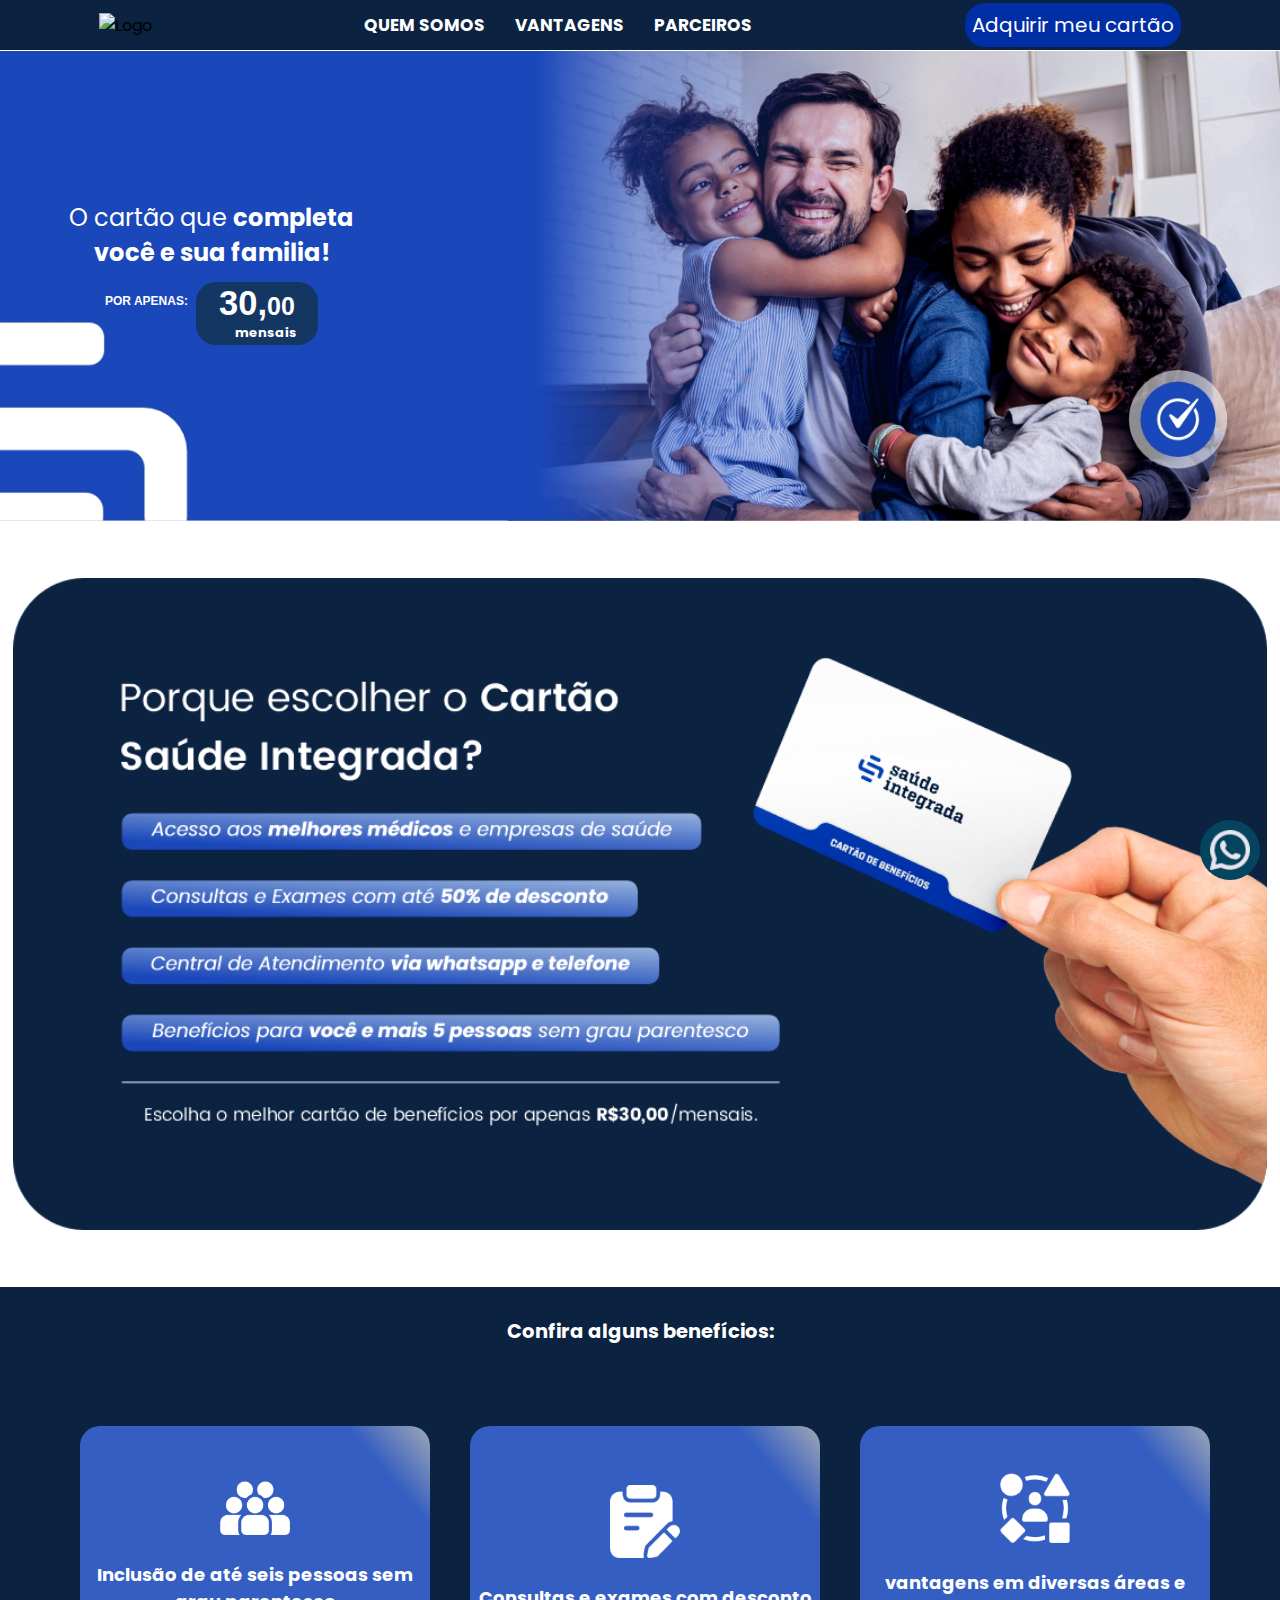
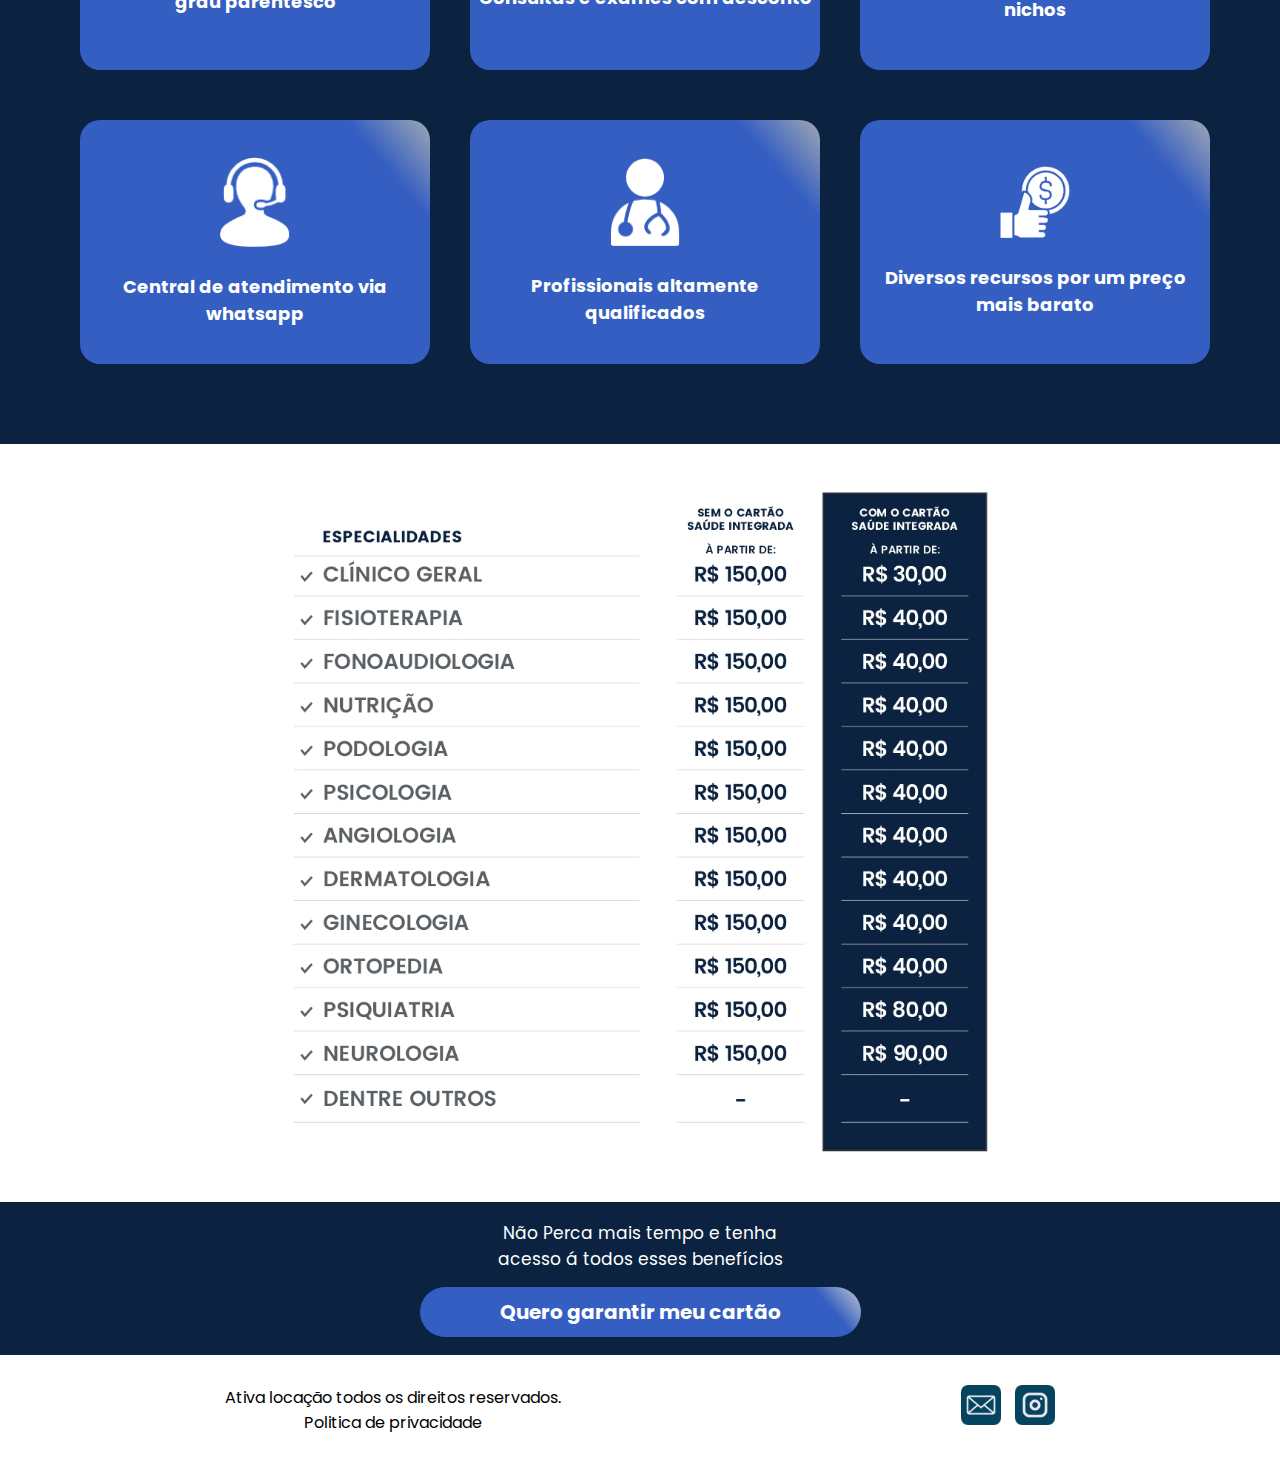
==== index.html @ 63ce4287 "commite 2" ====
<!DOCTYPE html>
<html lang="pt-BR">

<head>
    <meta charset="UTF-8">
    <meta http-equiv="X-UA-Compatible" content="IE=edge">
    <meta name="viewport" content="width=device-width, initial-scale=1.0">
    <link rel="stylesheet" href="./style.css">
    <link rel="stylesheet" href="./reset.css">
    <link rel="preconnect" href="https://fonts.googleapis.com">
    <link rel="preconnect" href="https://fonts.gstatic.com" crossorigin>
    <link rel="preconnect" href="https://fonts.googleapis.com">
    <link rel="preconnect" href="https://fonts.gstatic.com" crossorigin>
    <link
        href="https://fonts.googleapis.com/css2?family=Comic+Neue:wght@300&family=League+Spartan:wght@300&family=Montserrat:wght@300&family=Poppins:wght@200&family=Roboto:ital,wght@0,100;0,300;0,400;0,500;0,700;0,900;1,100;1,300;1,400;1,500;1,700;1,900&display=swap"
        rel="stylesheet">
    <link rel="icon" href="#" type="imagem/gif">
    <link rel="stylesheet" href="https://cdnjs.cloudflare.com/ajax/libs/font-awesome/5.15.3/css/all.min.css">
    <title>Saúde Integrada</title>
</head>

<body>
    <header class="cabecalho">

        <nav>
            <div class="logo">
                <img src="./logo novo.png" alt="Logo">


            </div>


            <ul>
                <li><a href="./quemsomos.html"><strong>Quem somos</strong></a></li>
                <li><a href="#"><strong>Vantagens</strong></a></li>
                <li><a href="./parceiros.html"><strong>Parceiros</strong></a></li>


            </ul>
            <li class="list"><a style="color: white;  ;"
                    href="https://api.whatsapp.com/send?phone=5532999061607&text=Olá Gostaria de solicitar um orçamento!">Adquirir
                    meu cartão</a>
            </li>
            <div class="menu-icon">
                <img src="./img/icons8-cardápio-50.png">
            </div>
        </nav>

    </header>
    <main class="corpo">
        <section>
            <div class="container5">
                <div class="image-wrapper">
                    <picture>
                        <source srcset="/img/fundocel.jpg" media="(orientation: portrait)">
                        <img src="/img/fundopc.jpg" alt="">
                    </picture>
                    <div class="overlay">O cartão que <strong>completa <br> você e sua familia!</strong></div>
                    <div class="overlay1"><strong>POR APENAS:</strong></div>
                    <div class="overlay2"><strong>
                            <h2 style="font-family:'Franklin Gothic Medium', 'Arial Narrow', Arial, sans-serif;">
                                <strong>30,</strong><span style="font-size: 25px;">00</span>
                            </h2>
                            <p style="font-size: 13px;margin-left: 17px;">mensais</p>

                        </strong></div>


                </div>
            </div>
            <div class="container-text">
                <img src="./img/quadro.png" alt="">

            </div>
        </section>

        <section class="services2">
            <h2>Confira alguns benefícios:</h2>


            <div class="services">


                <div class="item">
                    <div class="icon"><img src="./img/1.png" alt=""></div>
                    <h2>Inclusão de até seis pessoas sem grau parentesco</h2>
                </div>
                <div class="item">
                    <div class="icon"><img src="./img/2.png" alt=""></div>
                    <h2>Consultas e exames com desconto</h2>
                </div>
                <div class="item">
                    <div class="icon"><img src="./img/3.png" alt=""></div>
                    <h2>vantagens em diversas áreas e nichos</h2>
                </div>
                <div class="item">
                    <div class="icon"><img src="./img/4.png" alt=""></div>
                    <h2>Central de atendimento via whatsapp</h2>
                </div>
                <div class="item">
                    <div class="icon"><img src="./img/5.png" alt=""></div>
                    <h2>Profissionais altamente qualificados </h2>
                </div>
                <div class="item">
                    <div class="icon"><img src="./img/6.png" alt=""></div>
                    <h2>Diversos recursos por um preço mais barato</h2>
                </div>
        </section>

        <section>

            <div class="par">
                <img src="./img/tabela moblie.jpg" alt="">
            </div>
        </section>
        <section>
            <div class="simu">
                <p>Não Perca mais tempo e tenha <br> acesso á todos esses benefícios</p>
                <a href="https://api.whatsapp.com/send?phone=5532999061607&text=Olá Gostaria de solicitar um orçamento!"
                    class="button1"><strong>Quero garantir meu cartão</strong></a>
            </div>

        </section>


    </main>
    <footer>
        <div class="footer-mobile">
            <div class="container-mobile">
                <div class="footer-left">
                    <img src="./img/icone-novo.png" alt="Ícone" class="footer-icon">
                </div>
                <div class="footer-right">
                    <a href="mailto:emslocacoesetransportes@gmail.com" target="_blank"><img src="./img/email icon.png"
                            alt="email" class="social-icon"></a>
                    <a href="https://www.instagram.com/emslocacoes/" target="_blank"><img
                            src="./img/instagram icon - Copia.png" alt="instagram" class="social-icon"></a>
                </div>
            </div>
            <div>
                <p>2023 todos os direitos reservados. <br> Politica de privacidade</p>
            </div>
        </div>
        <div class="footer-desktop">

            <div>
                <p>Ativa locação todos os direitos reservados. <br> Politica de privacidade</p>
            </div>
            <div class="footer-right">
                <a href="mailto:emslocacoesetransportes@gmail.com" target="_blank"><img src="./img/email icon.png"
                        alt="email" class="social-icon"></a>
                <a href="https://www.instagram.com/emslocacoes/" target="_blank"><img
                        src="./img/instagram icon - Copia.png" alt="instagram" class="social-icon"></a>
            </div>
        </div>



        <div class="whatsapp-button">
            <a href="https://api.whatsapp.com/send?phone=5532999061607&text=Olá Gostaria de solicitar um orçamento!"
                target="_blank">
                <img src="./img/icone whatsss-2.png" alt="WhatsApp">
            </a>
        </div>

    </footer>
    <script src="./menunav.js"></script>
    <script src="./custom.js"></script>
</body>

</html>
---- style.css ----
.cabecalho-item {
  margin-left: 20px;
}

* {

  margin: 0;
  text-decoration: none;
  padding: 0;
}

.primeiro {
  margin: 0;
  border: none;
}

.container5 {
  position: relative;
}



.image-wrapper {
  position: relative;
  display: inline-block;
}

.cabecalho nav a:hover {
  opacity: 0.5;
}



body {
  font-family: 'Comic Neue', cursive;
  font-family: 'League Spartan', sans-serif;
  font-family: 'Montserrat', sans-serif;
  font-family: 'Poppins', sans-serif;

}

nav {

  display: flex;
  justify-content: space-around;
  align-items: center;
  height: 50px;
  background-color: #0B2241;

}

nav .menu-icon {
  cursor: pointer;
  display: none;
}

nav .logo a {
  font-size: 30px;
  font-weight: bold;
  color: #0B2241;
  text-decoration: none;
}

nav ul {
  display: flex;
  list-style: none;
  align-items: center;
}

nav ul li {
  padding: 0 15px;
}

nav ul li a {
  text-decoration: none;
  font-size: 17px;
  text-transform: uppercase;
  color: white;
}

@media (max-width:970px) {



  nav .menu-icon {
    display: block;
  }


  nav ul {
    z-index: 1;
    position: fixed;
    width: 60%;
    height: 100%;
    top: 0;
    left: 0;
    transform: translateX(-100%);
    display: flex;
    align-items: center;
    flex-direction: column;
    justify-content: center;
    transition: 0.3s ease-in;
    background-color: #0B2241;
  }

  nav ul.active {
    transform: translateX(0);
  }

  nav ul li {
    padding: 10px;
  }

  nav ul li a {
    font-size: 18px;
    color: white;
  }

  nav ul button {
    background-color: #f1676d;
    font-size: 18px;
    margin: 10px;
  }

  main {
    flex-direction: column;
  }


}

.list {
  list-style: none;
  background-color: #002ea4;
  padding: 7px;
  border-radius: 20px;
  font-size: 20px;
}



.container-text {
  align-items: center;
  text-align: center;
}

.container-text img {
  margin-top: 50px;
  margin-bottom: 50px;
  border: none;
  width: 98%;
  height: auto;
}

@media screen and (max-width: 480px) {}

.centered-text {
  color: rgb(4, 68, 95);
  font-size: 40px;
  margin-bottom: 65px;
}

/*aqui é o menu com os 4 itens*/


.servicos {
  background-color: rgb(25, 152, 184);
}


.services2 {
  color: white;
  text-align: center;
  background: #0B2241;
  padding-top: 30px;
  font-size: 13px;

}

.services {
  background: #0B2241;
  display: grid;
  grid-template-columns: 1fr 1fr 1fr;
  gap: 50px;
  padding: 80px;
}



.services .item {
  width: 100%;
  height: 234px;
  display: flex;
  justify-content: center;
  align-items: center;
  flex-direction: column;
  background: linear-gradient(50deg, #355ec2 0%, #355ec2 85%, rgba(255, 255, 255, 0.603) 100%);
  border-radius: 20px;
  padding: 5px;
}

.services .item .icon {
  width: 70px;
  margin-bottom: 20px;
}

.services .item h2 {
  text-align: center;
  margin: 0px;
  padding: 0px;
  font-size: 18px;
}

.services .icon img {
  width: 100%;

}

@media screen and (max-width: 480px) {
  .services {
    grid-template-columns: 1fr 1fr;
  }
}





.image-wrapper {
  text-align: center;
  width: 100%;
  height: 100%;
  object-fit: cover;
}

.image-wrapper img {
  width: 100%;
  height: auto;
}


.overlay {
  position: absolute;
  top: 140px;
  left: 59px;
  color: white;
  font-size: 24px;
  padding: 10px;
}


.overlay1 {
  font-family: Arial, Helvetica, sans-serif;
  position: absolute;
  top: 234px;
  left: 95px;
  color: white;
  font-size: 12px;
  padding: 10px;
}


.overlay2 {

  position: absolute;
  top: 232px;
  left: 196px;
  color: white;
  font-size: 23px;
  background-color: #143663;
  border-radius: 20px;
  padding: 2px;
  width: 118px;
}

.overlay2 p {
  font-size: 15px;
}

.image-wrapper1 {
  color: white;
  display: flex;
  justify-content: space-around;
  margin-bottom: px;
  background-color: rgb(6, 6, 6);
  align-content: stretch;
  align-items: center;
  flex-wrap: wrap;
  border-radius: 10px;
}

.image-wrapper1 img {
  color: white;
  display: flex;
  justify-content: space-around;
  margin-bottom: px;
  align-content: stretch;
  align-items: center;
  flex-wrap: wrap;
  text-align: center;

}

.image-wrapper1 h3 {
  color: #f1f1f1;
  margin: 10px 0;
}

.image-wrapper a {
  font-size: 10px;

  text-decoration: none;
  color: white;
}

/*parte do icones*/

.icons-3 {
  display: flex;

  justify-content: center;
  width: 100%;
  height: 100%;
  object-fit: cover;
}

@media (max-width: 600px) {
  .icons-3 {
    height: 24vh;
    text-align: center;
  }
}

/*lista */
.par {
  text-align: center;

}

.par img {
  width: 800px;
}

.par1 {
  margin-top: 10px;
  display: flex;
  justify-content: space-around;
  margin-bottom: 30px;
  font-size: 20px;
  text-align: right;
}

.par li {
  list-style-type: none;
}

.li-icon::before {
  content: "\f0e0";


  font-family: "Font Awesome 5 Free";

  margin-right: 5px;

}

.name-par {
  margin-top: 45px;
  text-align: center;
  border-bottom: 30px;
}

.simu {
  font-size: 17px;
  color: white;
  justify-content: center;
  align-items: center;
  height: 17vh;
  background-color: #0B2241;
  text-align: center;
  display: flex;
  flex-direction: column;
  margin-top: -4px;
}

.button1 {
  margin-top: 15px;
  display: inline-block;
  padding: 10px 80px;
  background: linear-gradient(50deg, #355ec2 0%, #355ec2 90%, rgba(255, 255, 255, 0.749) 100%);
  color: white;
  text-decoration: none;
  font-size: 20px;
  border-radius: 50px;
}

/*rodape e whatsapp*/
.whatsapp-button {
  position: fixed;
  bottom: 20px;
  right: 20px;
  z-index: 9999;
}

.whatsapp-button a {
  display: block;
  width: 60px;
  height: 60px;
  background-color: rgb(4, 68, 95);
  border-radius: 50%;
  text-align: center;
  padding: 10px;
  box-sizing: border-box;
}

.whatsapp-button img {
  width: 100%;
  height: 100%;
  object-fit: cover;
}

.footer-icon {
  height: 50px;
}

.social-icon {
  width: 40px;
  height: 40px;
  margin-left: 10px;
}

/*pagina de serviços*/

.cor {
  background-color: rgb(236, 231, 231);
}

.legend {
  font-size: 12px;
  margin-left: 25px;
  margin-top: 11px;
}



.icon-grid {
  display: flex;
  flex-direction: column;
  gap: 2rem;
  padding: 5rem;
  align-items: center;
}

.icon1 {
  width: 328px;
  display: flex;
  padding: 10px;
  background-color: white;
  border-radius: 10px;
}

.icon1 img {
  width: 70px;
}

/*quem somos*/
.quem {
  margin-top: 50px;
  text-align: center;
  font-size: 24px;
  color: rgb(4, 68, 95);
}

@media (max-width: 600px) {
  .quem {
    font-size: 18px;
    margin: auto;
    line-height: 30px;
    padding: 30px 30px;
  }
}

.foto {
  width: auto;
  height: auto;
  text-align: center;
  margin-top: 30px;
}



.footer-desktop {
  display: flex;
  justify-content: space-around;
  padding: 30px;
  box-sizing: border-box;
  text-align: center;
}

.footer-mobile {
  display: none;
}

@media (min-width: 200px) and (max-width: 800px) {
  .btn {
    margin-top: 20px;
    margin-bottom: 20px;
  }

  #animatedText {
    display: none;
  }

  .centered-text {
    margin-top: 0;
    font-size: 30px;
    margin-bottom: 0;
    padding-top: 40px;
  }

  .servicos {
    padding-top: 30px;
  }

  .par {
    padding: 0px 0px;
    font-size: 12px;
  }

  .par img {
    width: 100%;
  }

  .servicos h2 {
    padding-top: 0;
    padding-bottom: 0;
  }

  .simu h3 {
    font-size: 20px;

  }

  .simu {
    font-size: 14px;
    padding: 15px;
  }

  .button1 {

    padding: 0px 35px;
    font-size: 23px;
  }

  .footer-desktop {
    display: none;
  }

  .footer-mobile {
    display: block;
  }

  .footer-left {
    margin-left: 0;
  }

  .footer-mobile p {
    margin-top: 35px;
    text-align: center;
    margin-bottom: 75px;
  }

  .container-mobile {
    display: flex;
    justify-content: space-between;
    margin: 40px 20px;
  }

  #img-servico {
    width: 100%;
  }

  .image-wrapper {
    background-image: url('img/fundocel.jpg');
    position: relative;
    display: inline-block;
  }

  .container-text img {
    width: 98%;
    height: auto;
    margin-top: 25px;
    margin-bottom: 25px;
    border: none;
  }

  .services {
    gap: 29px;
    padding: 27px;
    grid-template-columns: 1fr 1fr;
  }

  .services .item {
    width: 100%;
    height: auto;

  }



  .services .item .icon {
    width: 53px;
    margin-bottom: -25px;
    padding: 10px;
    margin-top: 10px;
  }

  .services .item h2 {
    text-align: center;
    margin: 24px;
    padding: 0px;
    font-size: 11px;
  }

  .list {
    list-style: none;
    background-color: #355EC2;
    padding: 5px;
    border-radius: 20px;
    font-size: 13px;
    margin-left: 100px;
  }
}
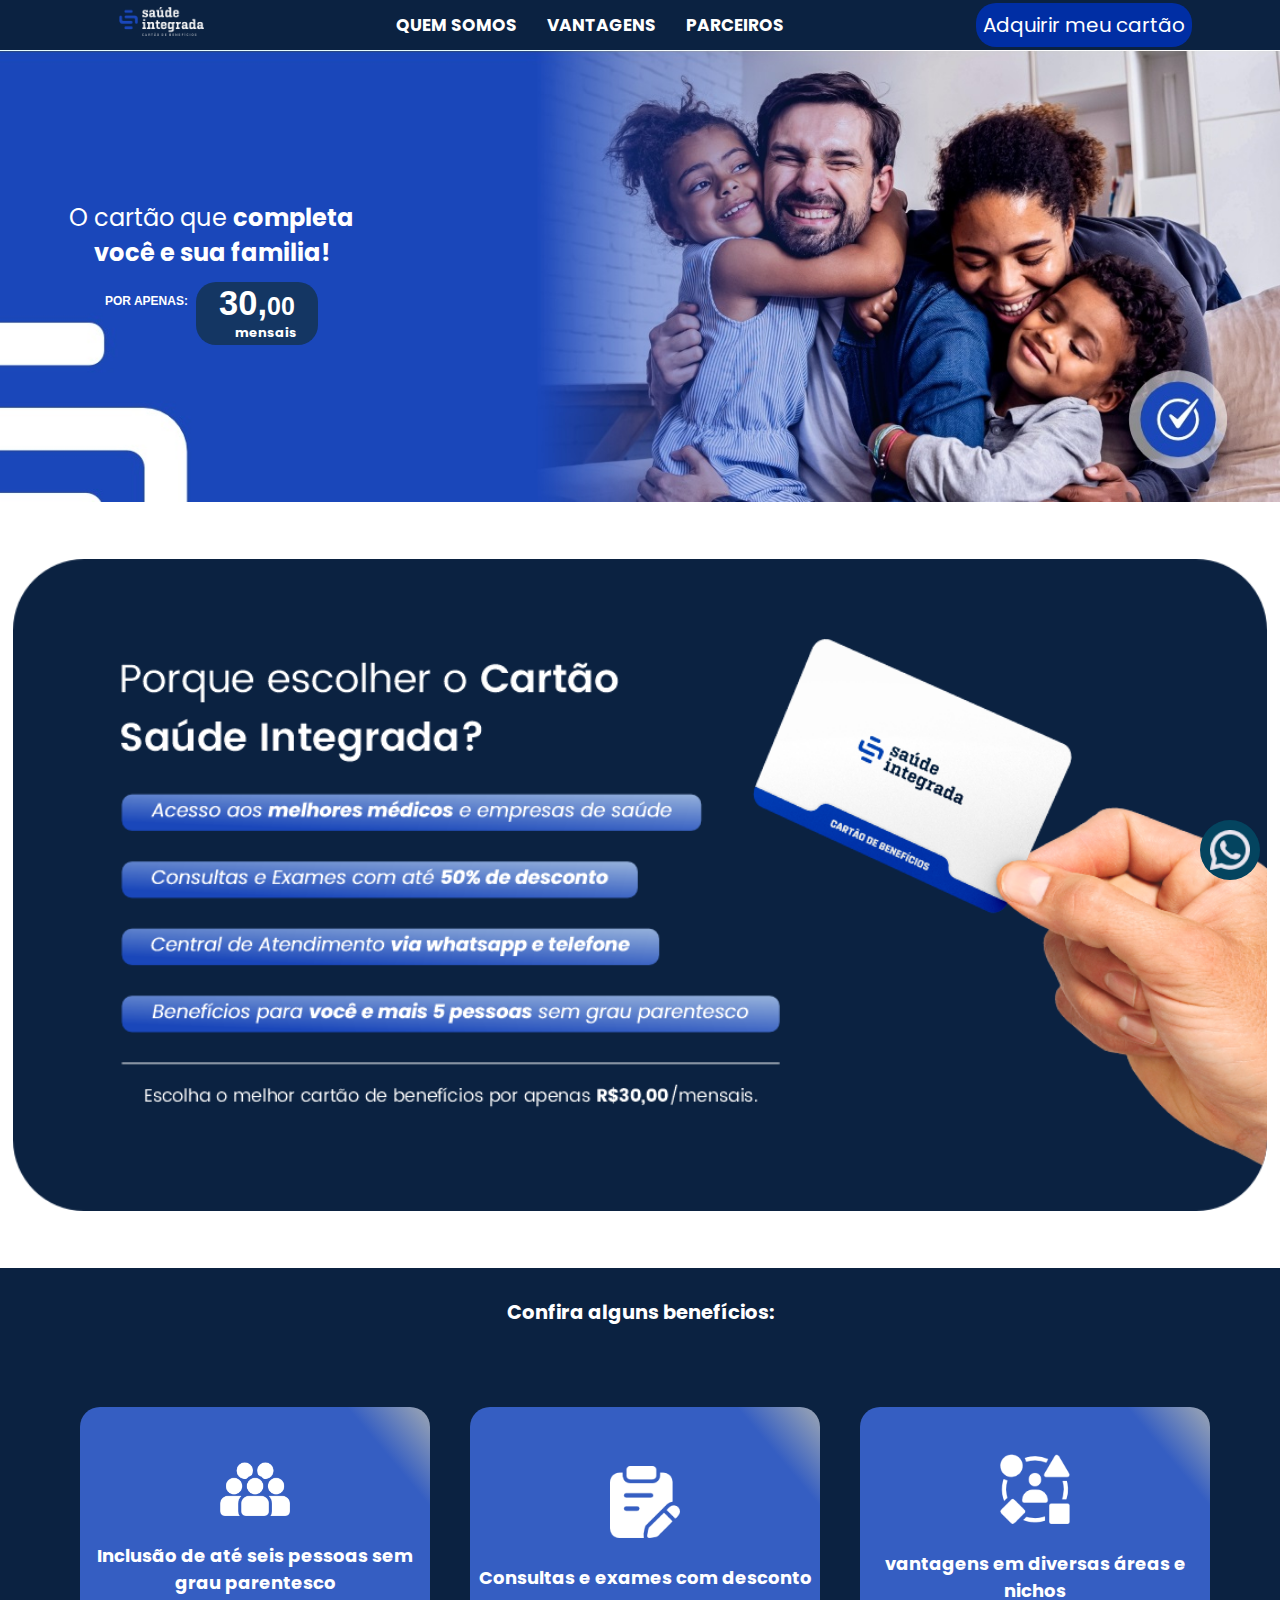
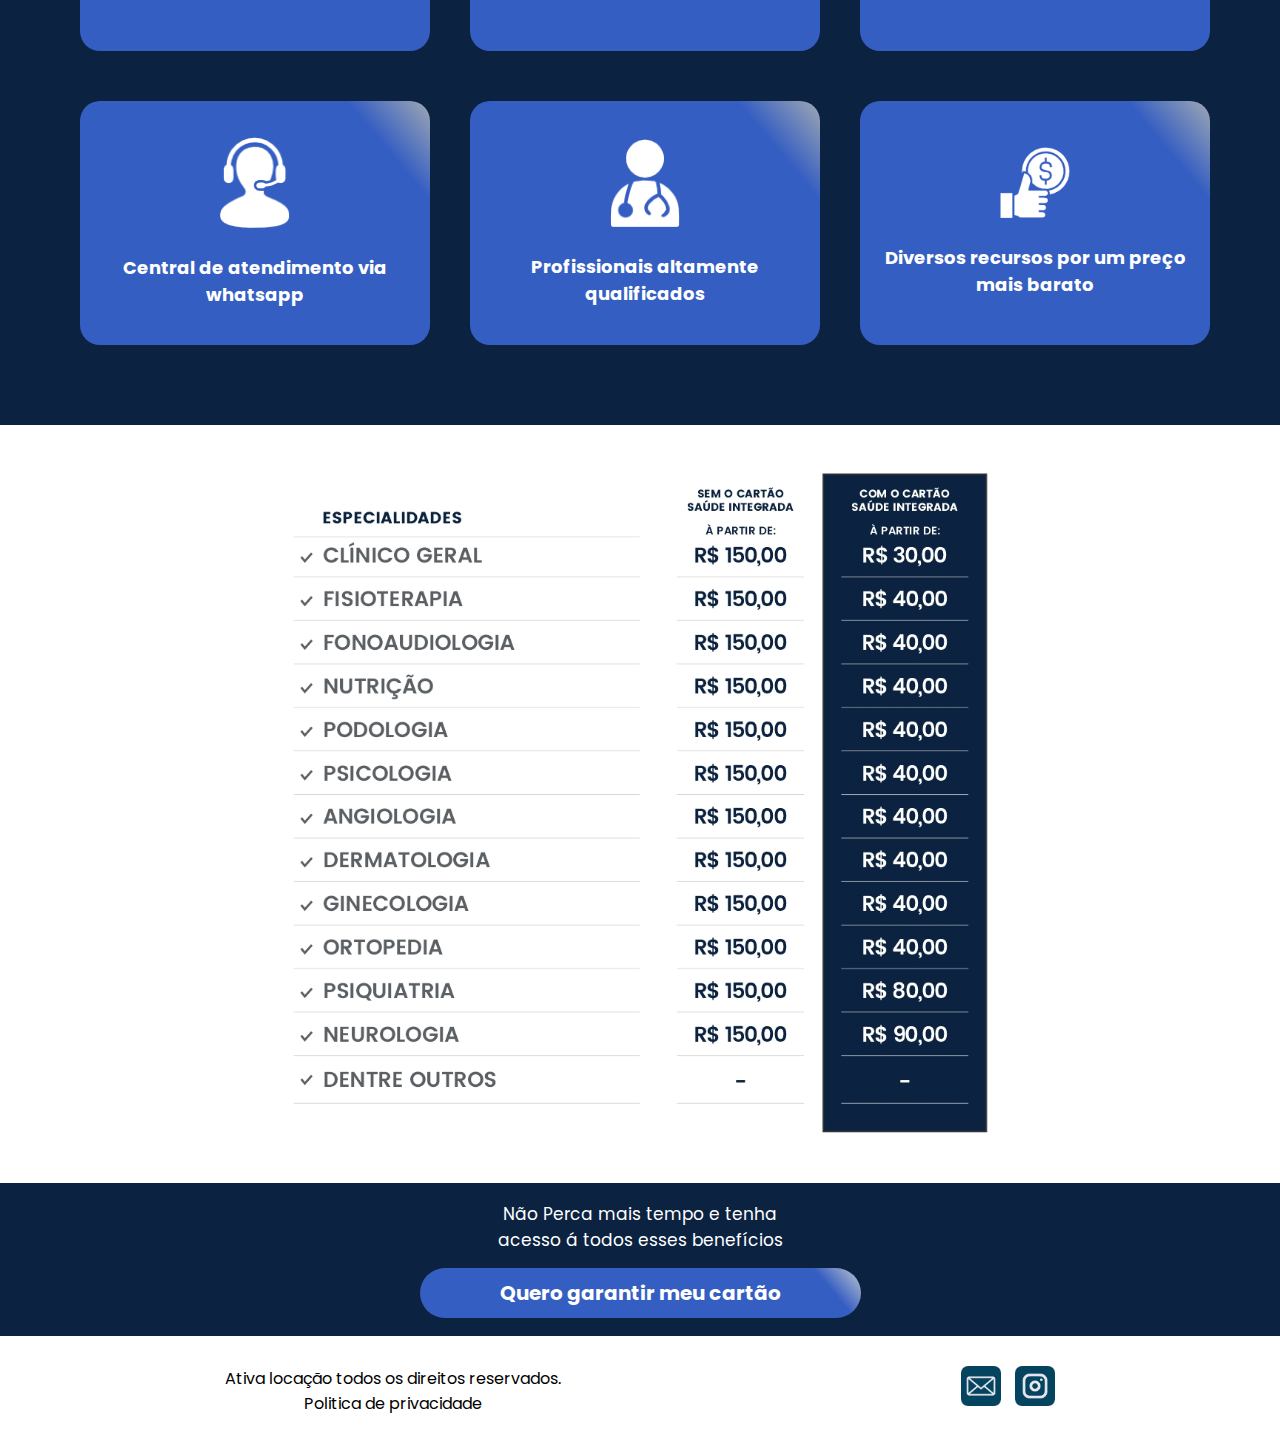
==== commit c0b1c293: "meu" ====
--- a/index.html
+++ b/index.html
@@ -11,8 +11,10 @@
     <link rel="preconnect" href="https://fonts.gstatic.com" crossorigin>
     <link rel="preconnect" href="https://fonts.googleapis.com">
     <link rel="preconnect" href="https://fonts.gstatic.com" crossorigin>
+    <link rel="preconnect" href="https://fonts.googleapis.com">
+    <link rel="preconnect" href="https://fonts.gstatic.com" crossorigin>
     <link
-        href="https://fonts.googleapis.com/css2?family=Comic+Neue:wght@300&family=League+Spartan:wght@300&family=Montserrat:wght@300&family=Poppins:wght@200&family=Roboto:ital,wght@0,100;0,300;0,400;0,500;0,700;0,900;1,100;1,300;1,400;1,500;1,700;1,900&display=swap"
+        href="https://fonts.googleapis.com/css2?family=Comic+Neue:wght@300&family=League+Spartan:wght@300&family=Montserrat:wght@300&family=Poppins:ital,wght@0,600;1,200&family=Roboto:ital,wght@0,100;0,300;0,400;0,500;0,700;0,900;1,100;1,300;1,400;1,500;1,700;1,900&display=swap"
         rel="stylesheet">
     <link rel="icon" href="#" type="imagem/gif">
     <link rel="stylesheet" href="https://cdnjs.cloudflare.com/ajax/libs/font-awesome/5.15.3/css/all.min.css">
@@ -23,8 +25,8 @@
     <header class="cabecalho">
 
         <nav>
-            <div class="logo">
-                <img src="./logo novo.png" alt="Logo">
+            <div class="logo5">
+                <img src="./img/logo .png" alt="Logo">
 
 
             </div>
@@ -42,7 +44,7 @@
                     meu cartão</a>
             </li>
             <div class="menu-icon">
-                <img src="./img/icons8-cardápio-50.png">
+                <img src="./img/listras.png">
             </div>
         </nav>
 
@@ -53,7 +55,7 @@
                 <div class="image-wrapper">
                     <picture>
                         <source srcset="/img/fundocel.jpg" media="(orientation: portrait)">
-                        <img src="/img/fundopc.jpg" alt="">
+                        <img src="/img/fundopc2.jpg" alt="">
                     </picture>
                     <div class="overlay">O cartão que <strong>completa <br> você e sua familia!</strong></div>
                     <div class="overlay1"><strong>POR APENAS:</strong></div>
--- a/style.css
+++ b/style.css
@@ -39,6 +39,13 @@
 
 }
 
+.logo5 img {
+  width: 100px;
+  border: none;
+  width: 85px;
+  margin-left: 30px;
+}
+
 nav {
 
   display: flex;
@@ -47,6 +54,12 @@
   height: 50px;
   background-color: #0B2241;
 
+}
+
+.menu-icon img {
+  width: 32px;
+  margin-right: 20px;
+  margin-top: 6px;
 }
 
 nav .menu-icon {
@@ -623,11 +636,13 @@
   }
 
   .list {
+    text-align: center;
+    width: 175px;
     list-style: none;
-    background-color: #355EC2;
-    padding: 5px;
+    background-color: #1a47ba;
+    padding: 1px;
     border-radius: 20px;
     font-size: 13px;
-    margin-left: 100px;
+    margin-left: 33px;
   }
 }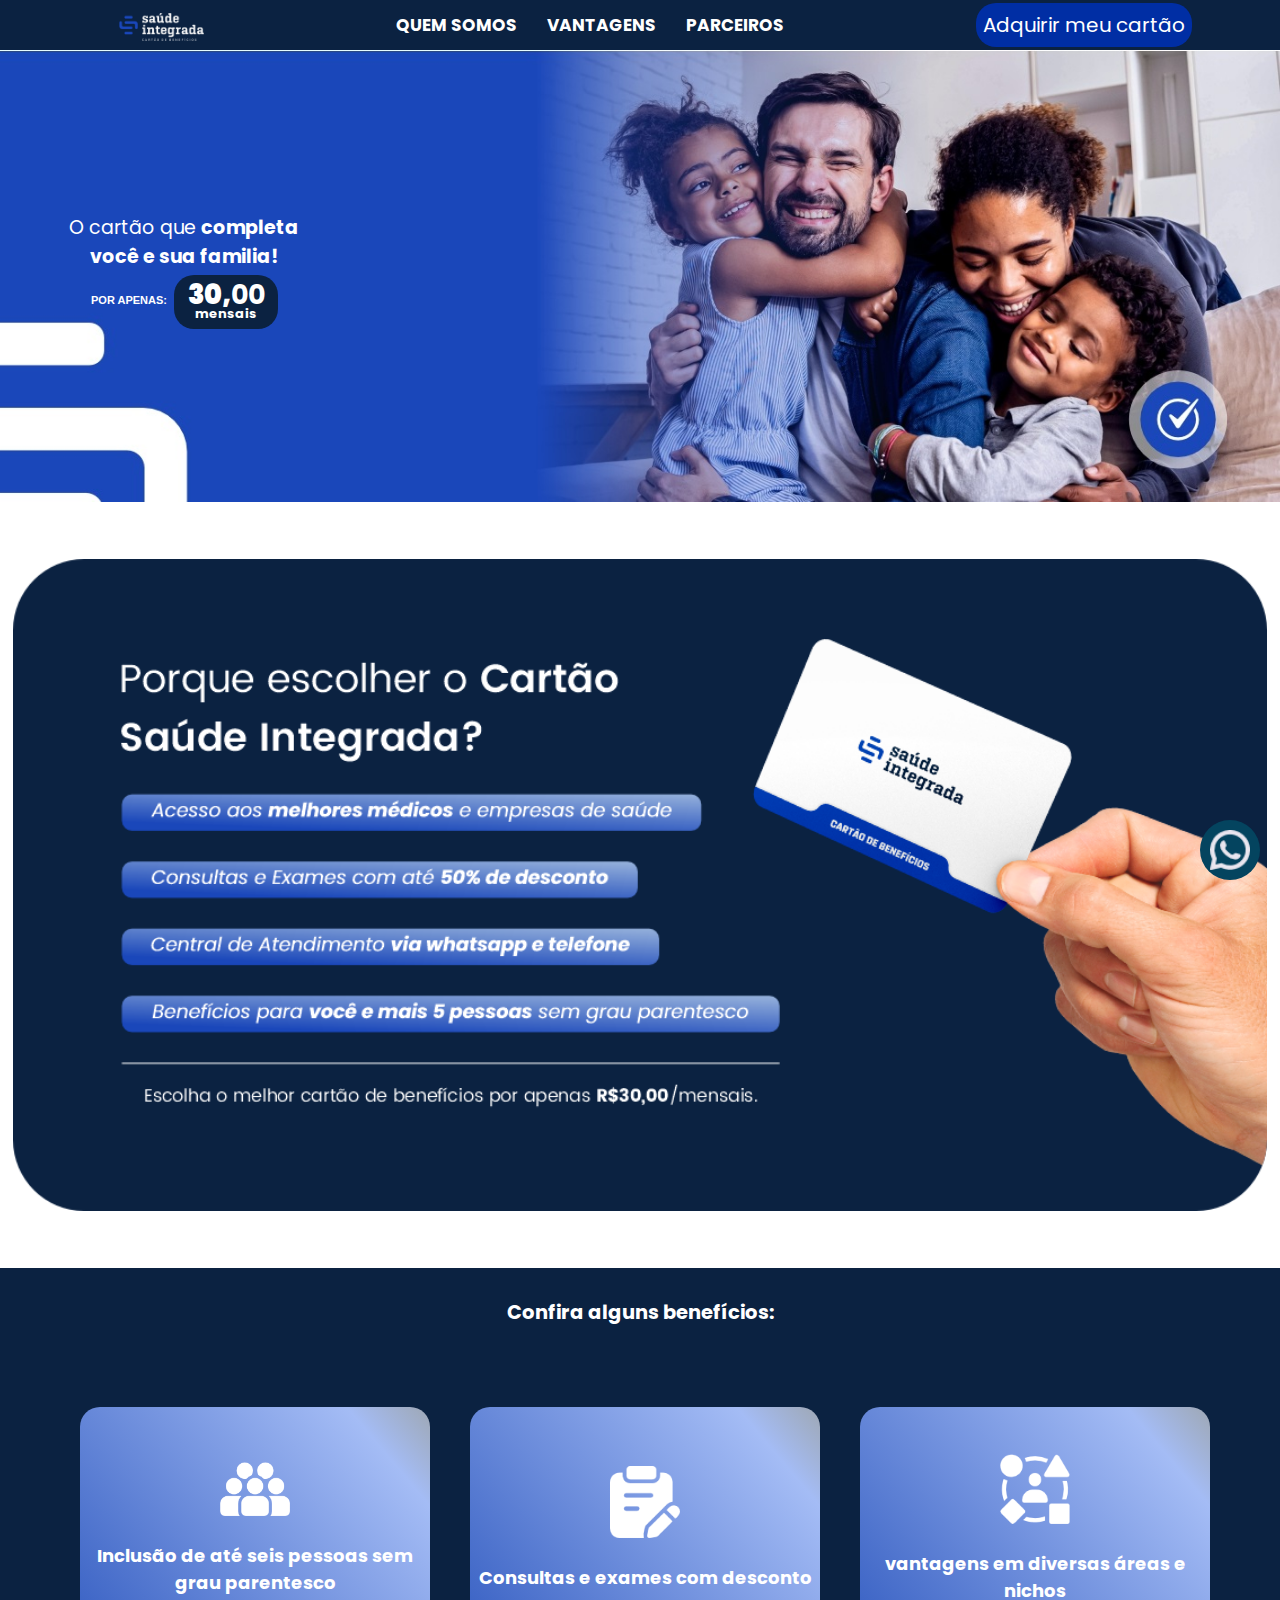
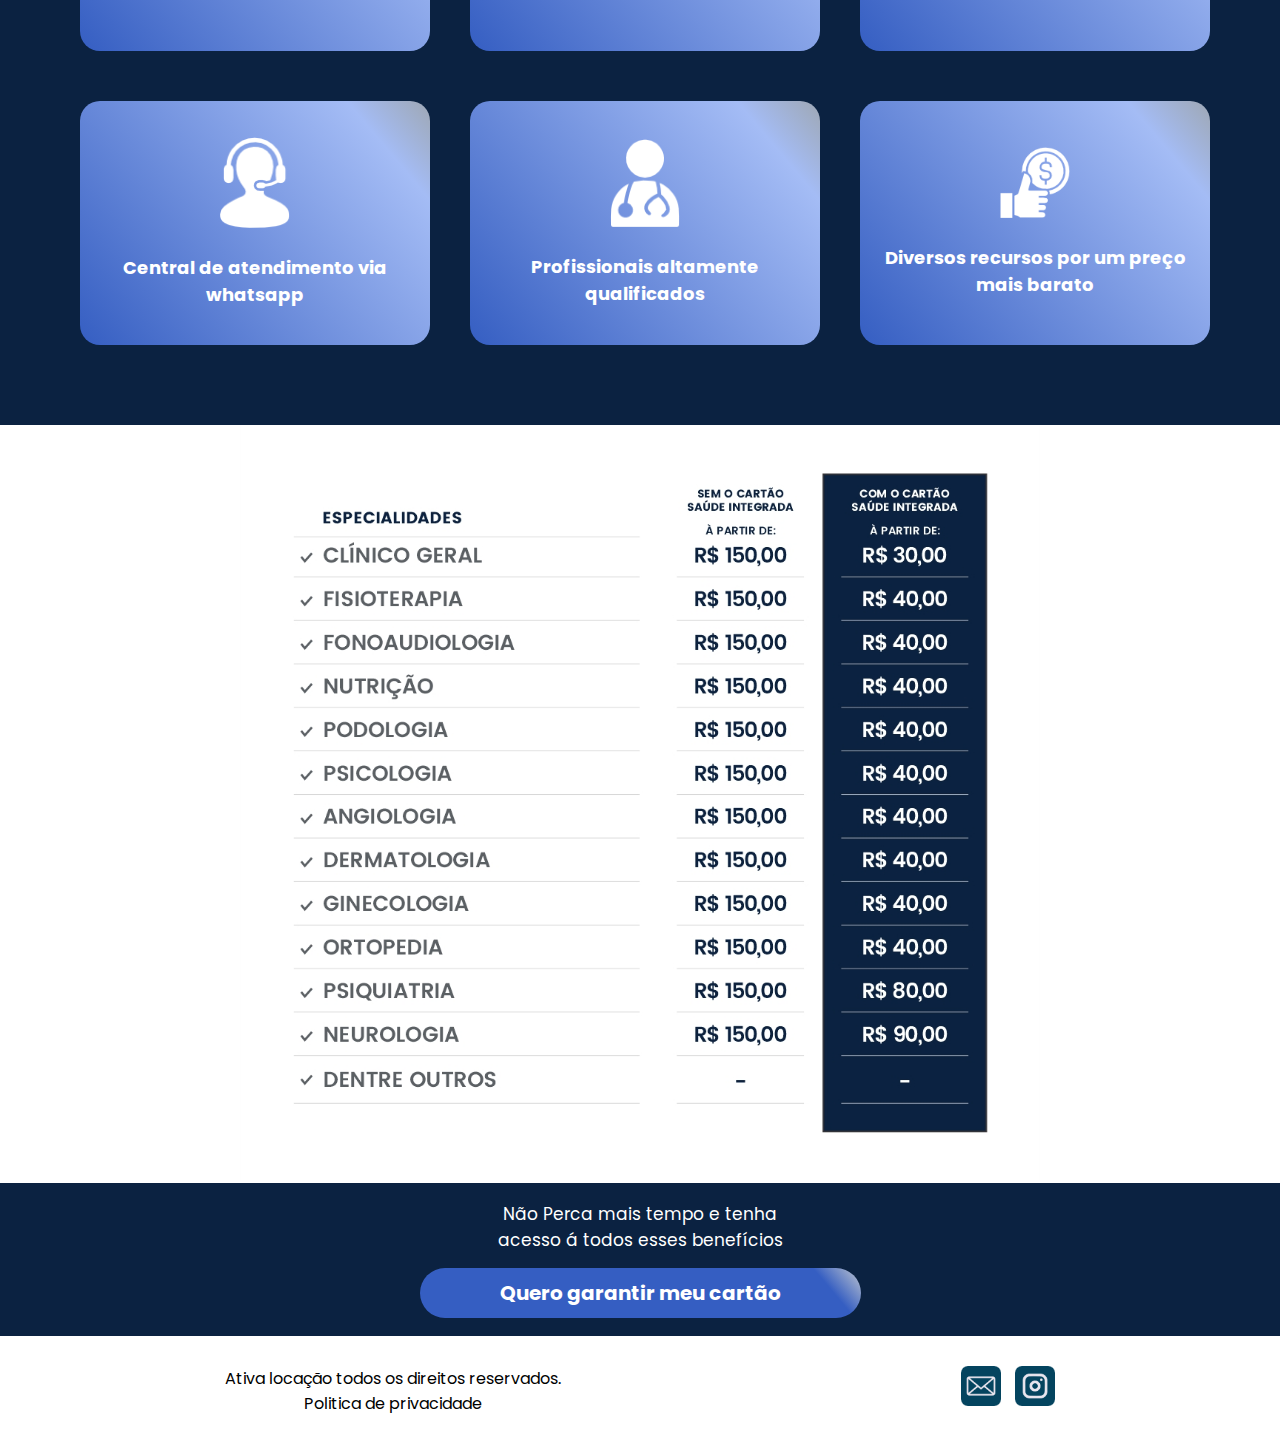
==== commit e62dfe0e: "orole" ====
--- a/index.html
+++ b/index.html
@@ -57,13 +57,18 @@
                         <source srcset="/img/fundocel.jpg" media="(orientation: portrait)">
                         <img src="/img/fundopc2.jpg" alt="">
                     </picture>
-                    <div class="overlay">O cartão que <strong>completa <br> você e sua familia!</strong></div>
+                    <div class="overlay">O cartão que
+                        <strong>completa <br> você e sua familia!</strong>
+                    </div>
                     <div class="overlay1"><strong>POR APENAS:</strong></div>
                     <div class="overlay2"><strong>
-                            <h2 style="font-family:'Franklin Gothic Medium', 'Arial Narrow', Arial, sans-serif;">
-                                <strong>30,</strong><span style="font-size: 25px;">00</span>
+                            <h2 style=" font-family: 'Poppins', sans-serif;">
+                                <strong>30,</strong><span>00</span>
                             </h2>
-                            <p style="font-size: 13px;margin-left: 17px;">mensais</p>
+                            <p
+                                style="font-size: 13px;margin-left: -1px; margin-bottom: 5px; margin-top: -11px; text-align: center;">
+                                mensais
+                            </p>
 
                         </strong></div>
 
--- a/style.css
+++ b/style.css
@@ -43,6 +43,7 @@
   width: 100px;
   border: none;
   width: 85px;
+  margin-top: 11px;
   margin-left: 30px;
 }
 
@@ -207,7 +208,7 @@
   justify-content: center;
   align-items: center;
   flex-direction: column;
-  background: linear-gradient(50deg, #355ec2 0%, #355ec2 85%, rgba(255, 255, 255, 0.603) 100%);
+  background: linear-gradient(50deg, #355ec2 0%, #a4bcf5 85%, rgba(255, 255, 255, 0.603) 100%);
   border-radius: 20px;
   padding: 5px;
 }
@@ -254,11 +255,13 @@
 
 .overlay {
   position: absolute;
-  top: 140px;
+  top: 153px;
   left: 59px;
   color: white;
-  font-size: 24px;
+  font-size: 19px;
   padding: 10px;
+  text-align: center;
+
 }
 
 
@@ -266,24 +269,24 @@
   font-family: Arial, Helvetica, sans-serif;
   position: absolute;
   top: 234px;
-  left: 95px;
-  color: white;
-  font-size: 12px;
+  left: 81px;
+  color: white;
+  font-size: 11px;
   padding: 10px;
 }
 
 
 .overlay2 {
-
+  font-family: 'Poppins', sans-serif;
   position: absolute;
-  top: 232px;
-  left: 196px;
-  color: white;
-  font-size: 23px;
-  background-color: #143663;
+  top: 225px;
+  left: 174px;
+  color: white;
+  font-size: 18px;
+  background-color: #0B2241;
   border-radius: 20px;
-  padding: 2px;
-  width: 118px;
+  padding: 0px;
+  width: 104px;
 }
 
 .overlay2 p {
@@ -614,7 +617,7 @@
   }
 
   .services .item {
-    width: 100%;
+    width: 93%;
     height: auto;
 
   }
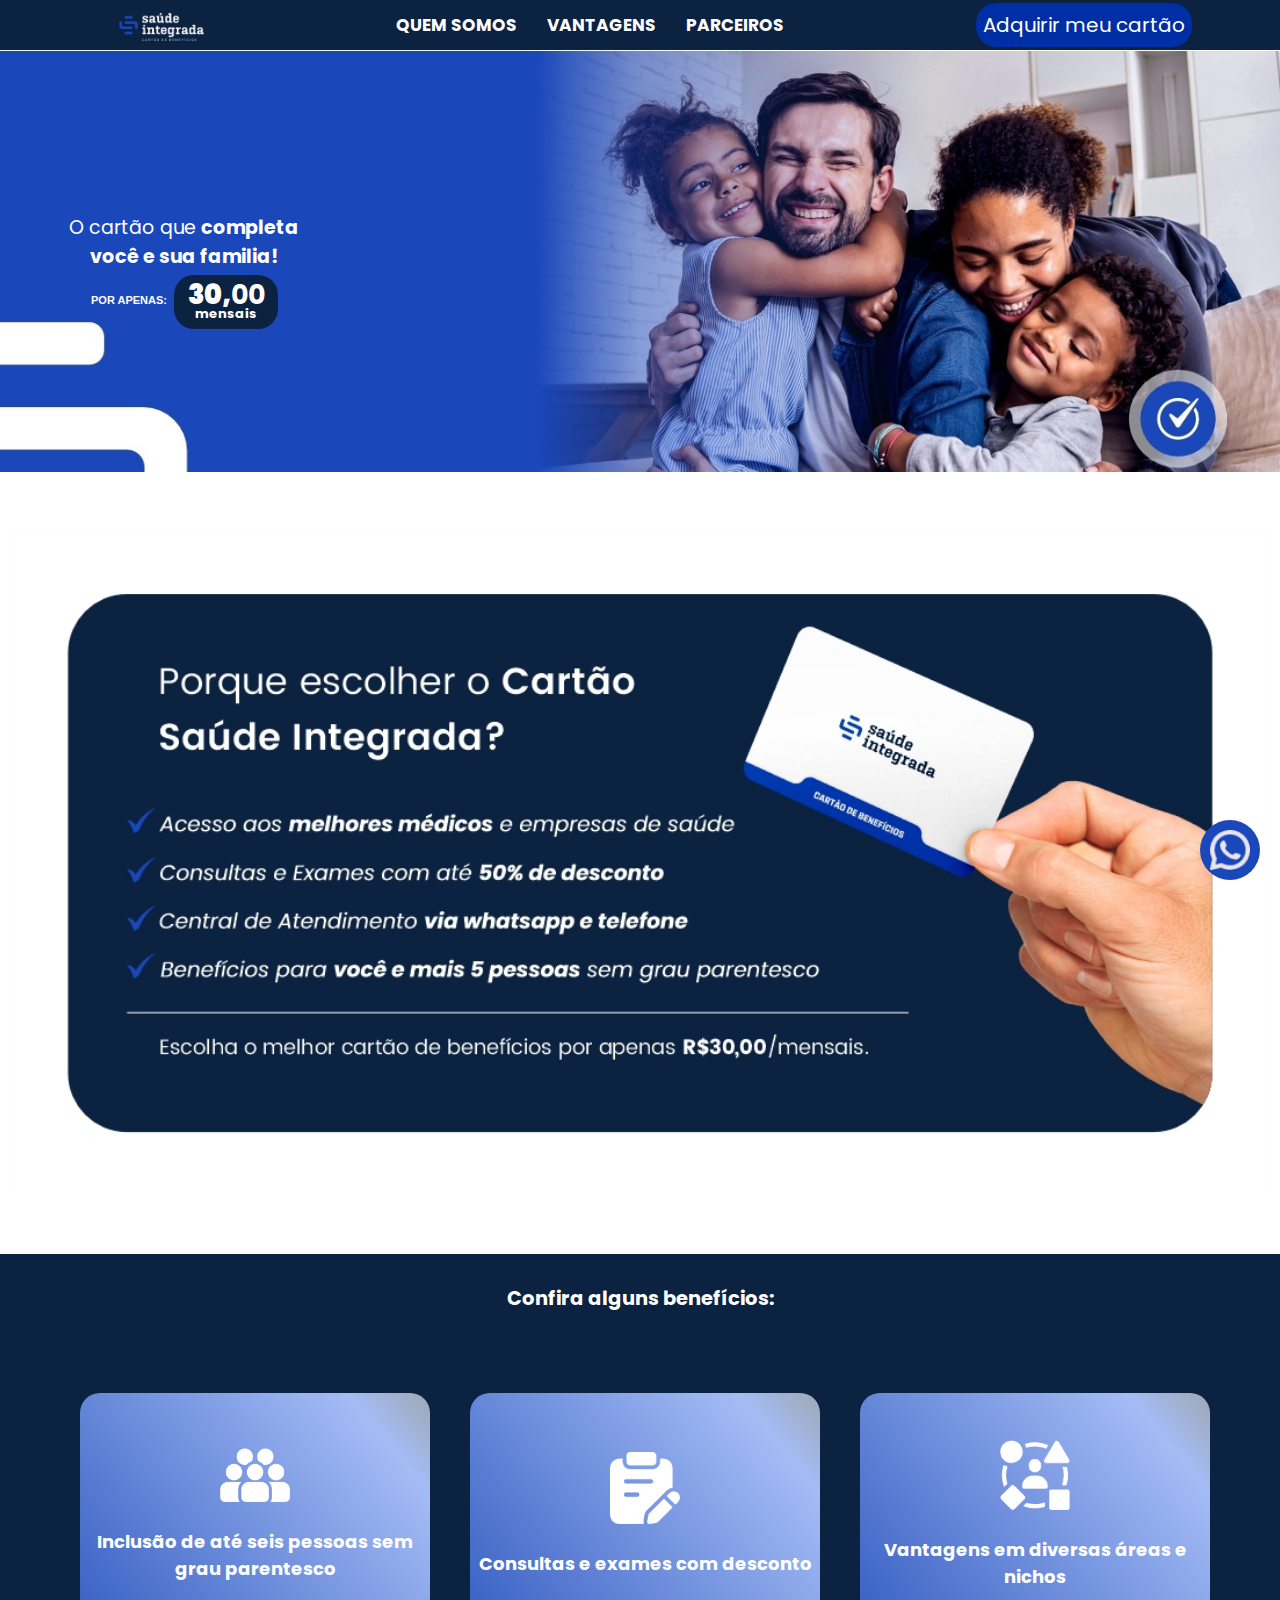
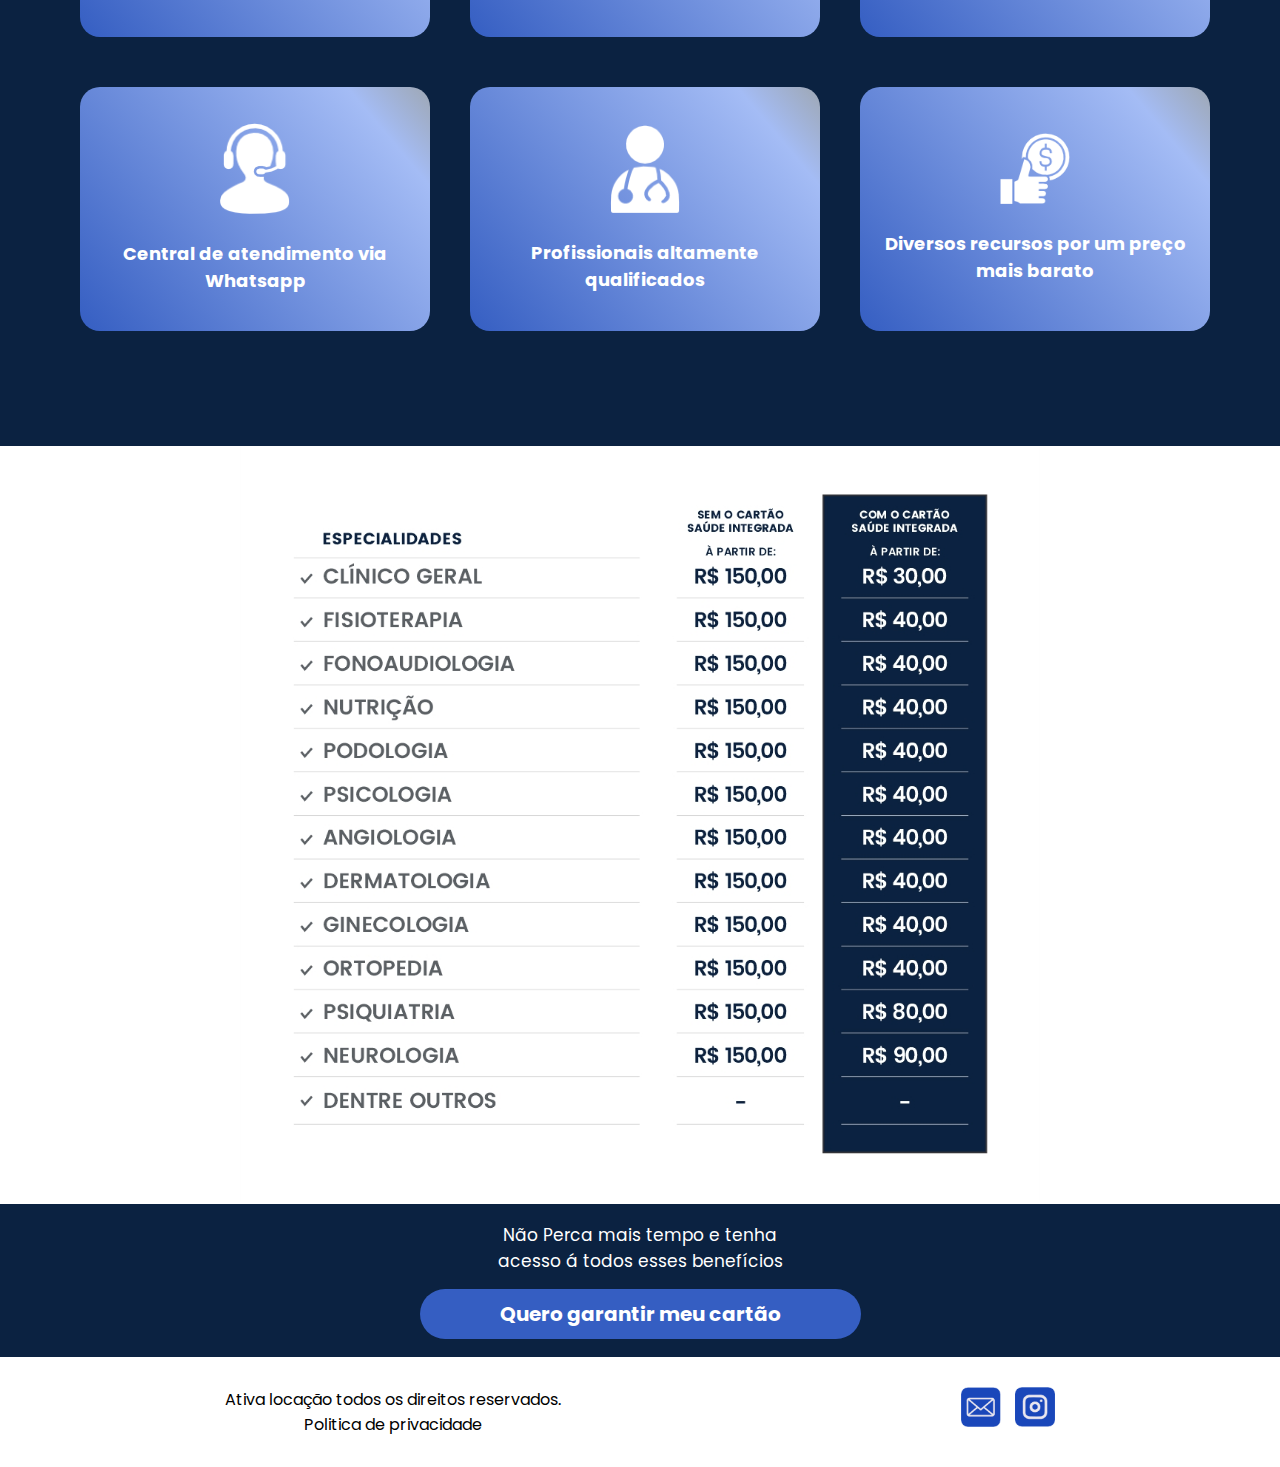
==== commit e65ae228: "commitedanight" ====
--- a/index.html
+++ b/index.html
@@ -55,7 +55,7 @@
                 <div class="image-wrapper">
                     <picture>
                         <source srcset="/img/fundocel.jpg" media="(orientation: portrait)">
-                        <img src="/img/fundopc2.jpg" alt="">
+                        <img src="/img/fundopc3.jpg" alt="">
                     </picture>
                     <div class="overlay">O cartão que
                         <strong>completa <br> você e sua familia!</strong>
@@ -76,7 +76,7 @@
                 </div>
             </div>
             <div class="container-text">
-                <img src="./img/quadro.png" alt="">
+                <img src="./img/base.jpg" alt="">
 
             </div>
         </section>
@@ -98,11 +98,11 @@
                 </div>
                 <div class="item">
                     <div class="icon"><img src="./img/3.png" alt=""></div>
-                    <h2>vantagens em diversas áreas e nichos</h2>
+                    <h2>Vantagens em diversas áreas e nichos</h2>
                 </div>
                 <div class="item">
                     <div class="icon"><img src="./img/4.png" alt=""></div>
-                    <h2>Central de atendimento via whatsapp</h2>
+                    <h2>Central de atendimento via Whatsapp</h2>
                 </div>
                 <div class="item">
                     <div class="icon"><img src="./img/5.png" alt=""></div>
@@ -133,15 +133,17 @@
     </main>
     <footer>
         <div class="footer-mobile">
+            <div class="footer-left">
+                <p>nossas redes socias</p>
+            </div>
             <div class="container-mobile">
-                <div class="footer-left">
-                    <img src="./img/icone-novo.png" alt="Ícone" class="footer-icon">
-                </div>
+
                 <div class="footer-right">
-                    <a href="mailto:emslocacoesetransportes@gmail.com" target="_blank"><img src="./img/email icon.png"
-                            alt="email" class="social-icon"></a>
-                    <a href="https://www.instagram.com/emslocacoes/" target="_blank"><img
-                            src="./img/instagram icon - Copia.png" alt="instagram" class="social-icon"></a>
+                    <a href="mailto:" target="_blank"><img src="./img/email .png" alt="email" class="social-icon"></a>
+                    <a href="https://www.instagram.com/" target="_blank"><img src="./img/insta (1).png" alt="instagram"
+                            class="social-icon"></a>
+                    <a href="https://api.whatsapp.com/send?phone=5531995386924&text=Olá tenho interesse em adquirir meu cartão!"
+                        target="_blank"><img src="./img/wpp (1).png" alt="instagram" class="social-icon"></a>
                 </div>
             </div>
             <div>
@@ -154,17 +156,17 @@
                 <p>Ativa locação todos os direitos reservados. <br> Politica de privacidade</p>
             </div>
             <div class="footer-right">
-                <a href="mailto:emslocacoesetransportes@gmail.com" target="_blank"><img src="./img/email icon.png"
+                <a href="mailto:emslocacoesetransportes@gmail.com" target="_blank"><img src="./img/email .png"
                         alt="email" class="social-icon"></a>
-                <a href="https://www.instagram.com/emslocacoes/" target="_blank"><img
-                        src="./img/instagram icon - Copia.png" alt="instagram" class="social-icon"></a>
+                <a href="https://www.instagram.com/cartaocsi/" target="_blank"><img src="./img/insta (1).png"
+                        alt="instagram" class="social-icon"></a>
             </div>
         </div>
 
 
 
         <div class="whatsapp-button">
-            <a href="https://api.whatsapp.com/send?phone=5532999061607&text=Olá Gostaria de solicitar um orçamento!"
+            <a href="https://api.whatsapp.com/send?phone=5531995386924&text=Olá tenho interesse em adquirir meu cartão!"
                 target="_blank">
                 <img src="./img/icone whatsss-2.png" alt="WhatsApp">
             </a>
--- a/style.css
+++ b/style.css
@@ -188,6 +188,7 @@
   background: #0B2241;
   padding-top: 30px;
   font-size: 13px;
+  padding-bottom: 35px;
 
 }
 
@@ -403,7 +404,7 @@
   margin-top: 15px;
   display: inline-block;
   padding: 10px 80px;
-  background: linear-gradient(50deg, #355ec2 0%, #355ec2 90%, rgba(255, 255, 255, 0.749) 100%);
+  background: #355ec2;
   color: white;
   text-decoration: none;
   font-size: 20px;
@@ -422,7 +423,7 @@
   display: block;
   width: 60px;
   height: 60px;
-  background-color: rgb(4, 68, 95);
+  background-color: #1a47ba;
   border-radius: 50%;
   text-align: center;
   padding: 10px;
@@ -443,6 +444,7 @@
   width: 40px;
   height: 40px;
   margin-left: 10px;
+  justify-content: space-around
 }
 
 /*pagina de serviços*/
@@ -564,8 +566,8 @@
 
   .button1 {
 
-    padding: 0px 35px;
-    font-size: 23px;
+    padding: 5px 35px;
+    font-size: 18px;
   }
 
   .footer-desktop {
@@ -581,14 +583,15 @@
   }
 
   .footer-mobile p {
-    margin-top: 35px;
+    margin-top: 12px;
     text-align: center;
-    margin-bottom: 75px;
+    margin-bottom: -30px;
+    padding: 0px;
   }
 
   .container-mobile {
     display: flex;
-    justify-content: space-between;
+    justify-content: space-around;
     margin: 40px 20px;
   }
 
@@ -605,8 +608,8 @@
   .container-text img {
     width: 98%;
     height: auto;
-    margin-top: 25px;
-    margin-bottom: 25px;
+    margin-top: 0px;
+    margin-bottom: 0px;
     border: none;
   }
 
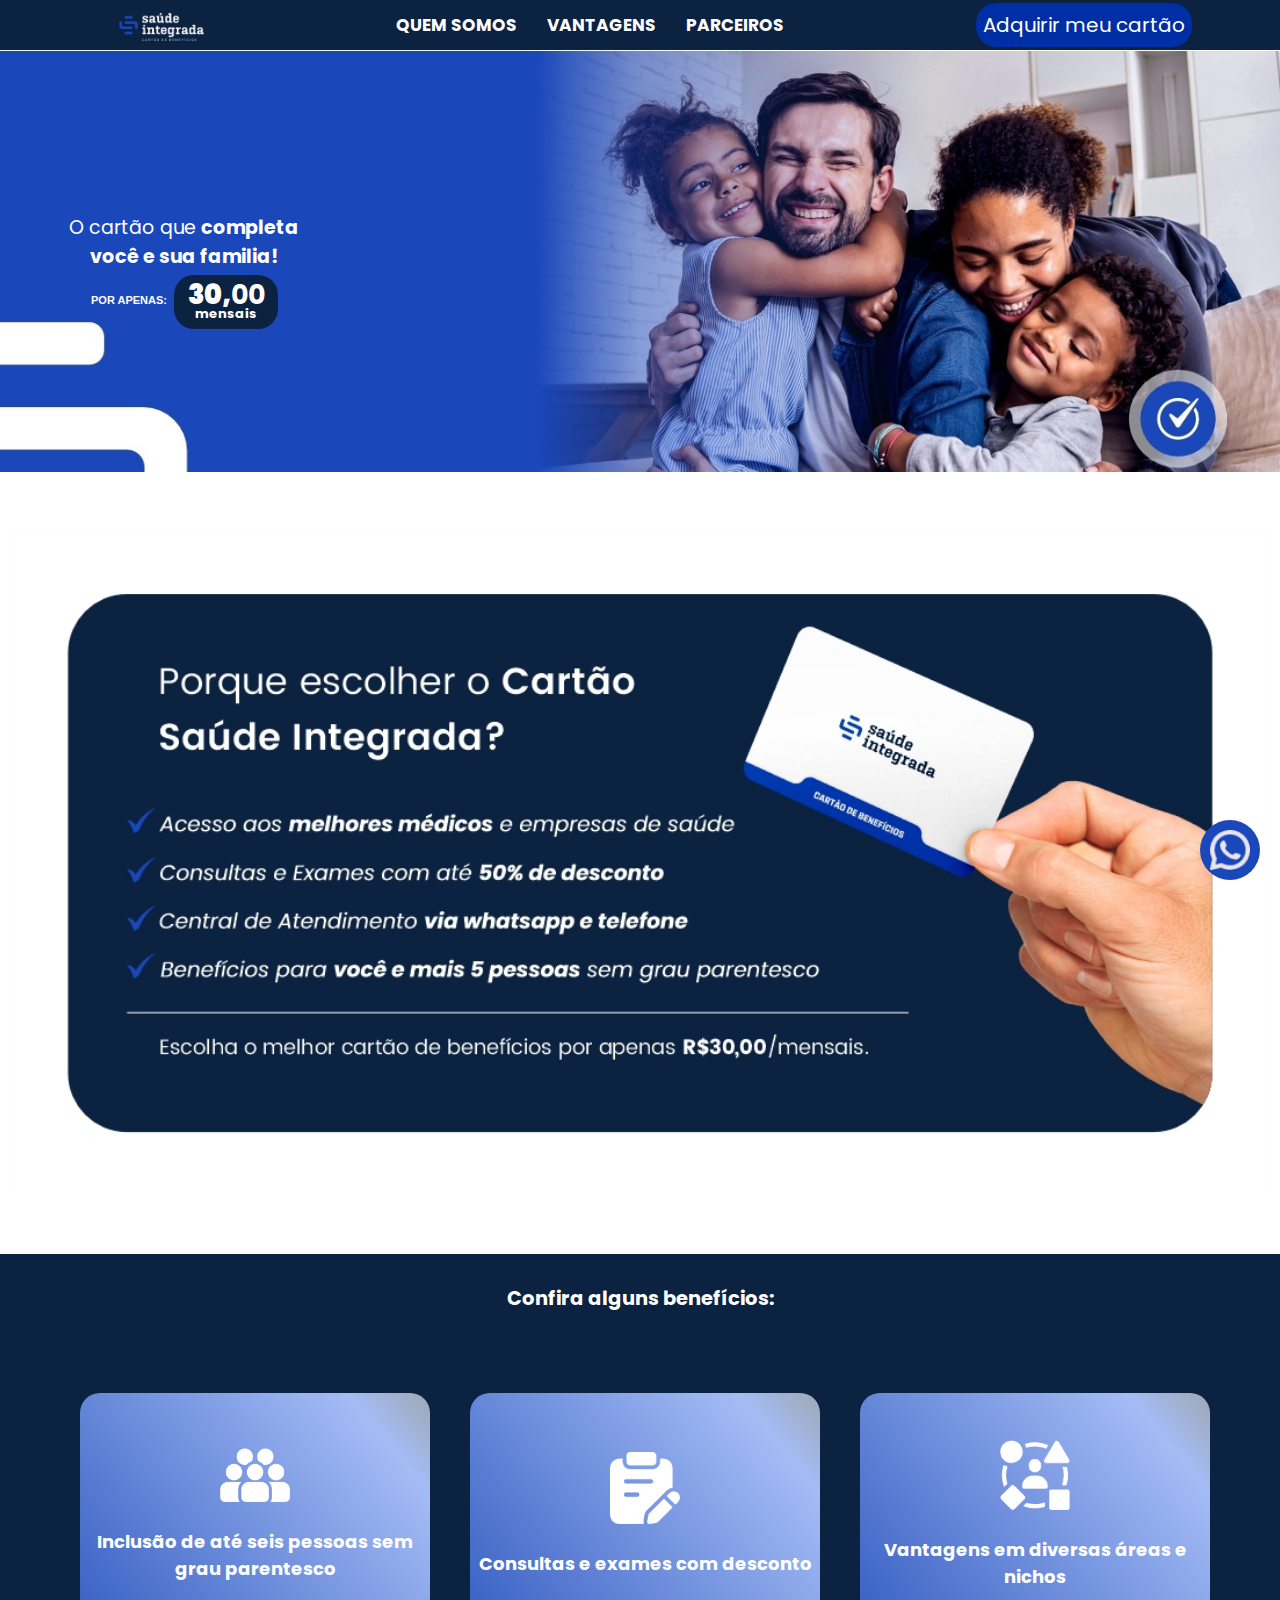
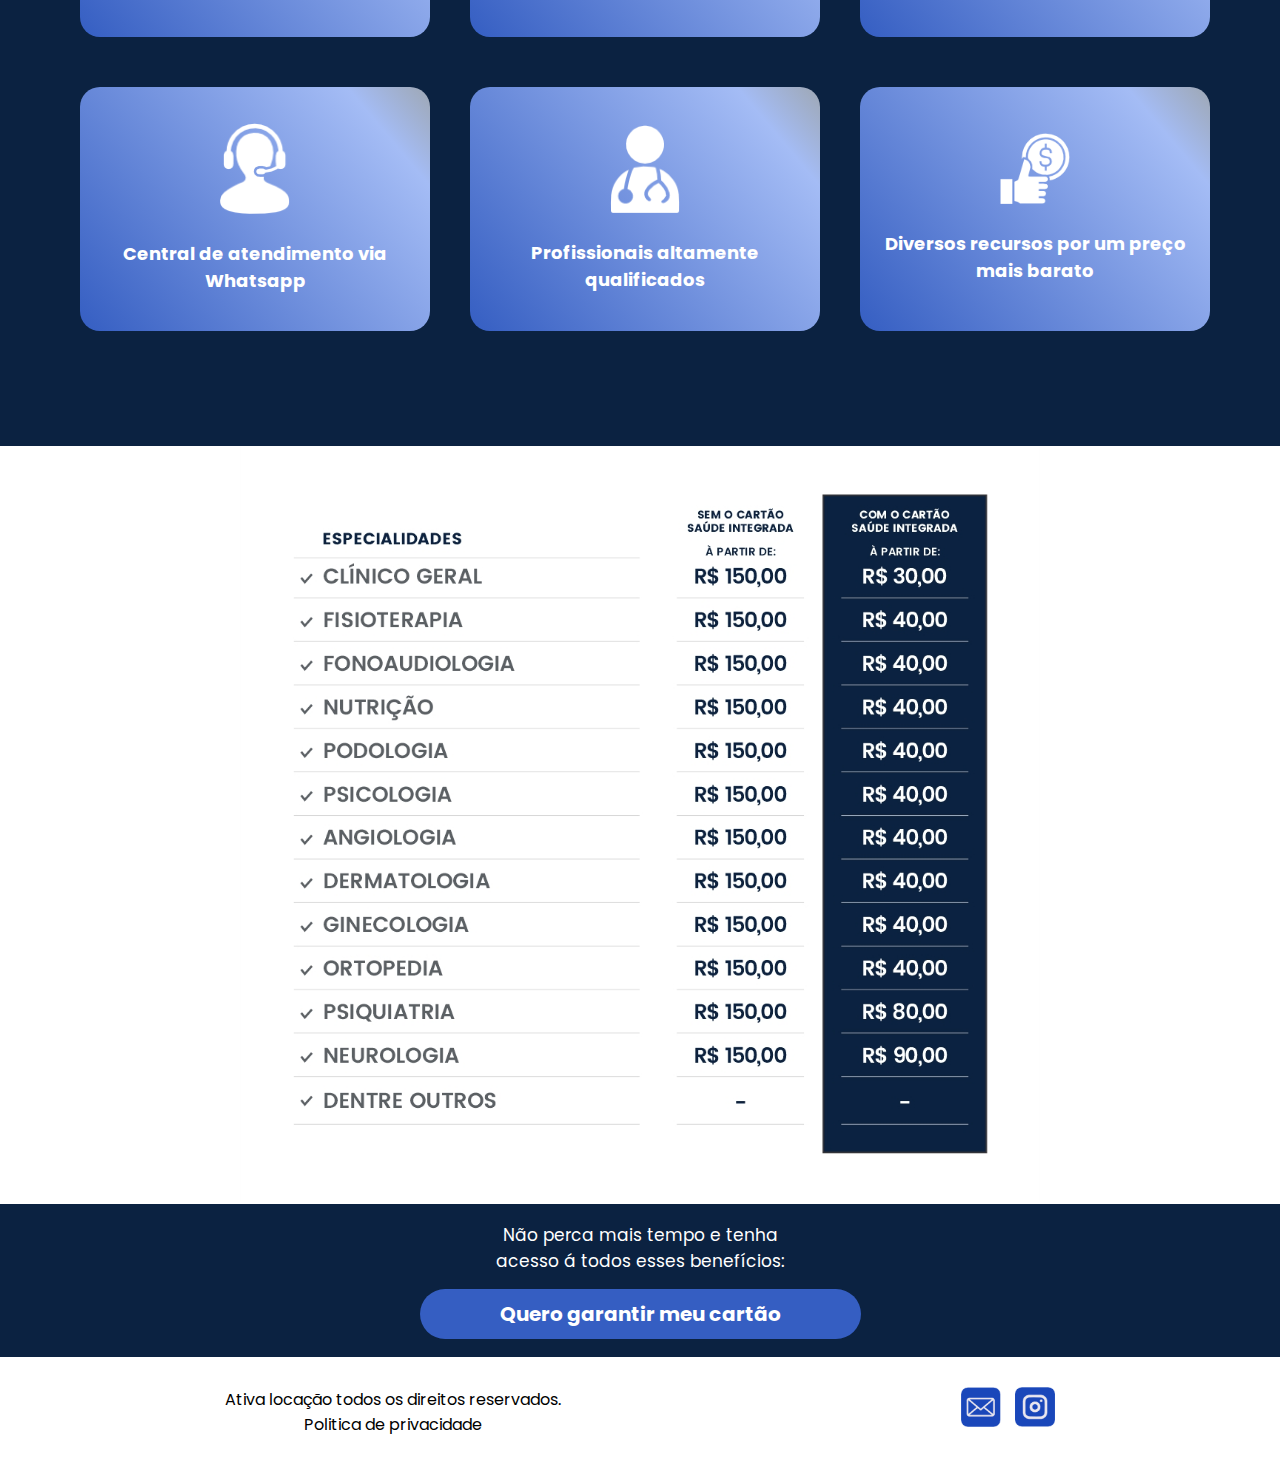
==== commit 6bb6d457: "commitedois" ====
--- a/index.html
+++ b/index.html
@@ -122,7 +122,7 @@
         </section>
         <section>
             <div class="simu">
-                <p>Não Perca mais tempo e tenha <br> acesso á todos esses benefícios</p>
+                <p>Não perca mais tempo e tenha <br> acesso á todos esses benefícios:</p>
                 <a href="https://api.whatsapp.com/send?phone=5532999061607&text=Olá Gostaria de solicitar um orçamento!"
                     class="button1"><strong>Quero garantir meu cartão</strong></a>
             </div>
@@ -134,7 +134,7 @@
     <footer>
         <div class="footer-mobile">
             <div class="footer-left">
-                <p>nossas redes socias</p>
+                <p>Acesse nossas redes socias:</p>
             </div>
             <div class="container-mobile">
 
--- a/style.css
+++ b/style.css
@@ -561,7 +561,7 @@
 
   .simu {
     font-size: 14px;
-    padding: 15px;
+    padding: 11px;
   }
 
   .button1 {
